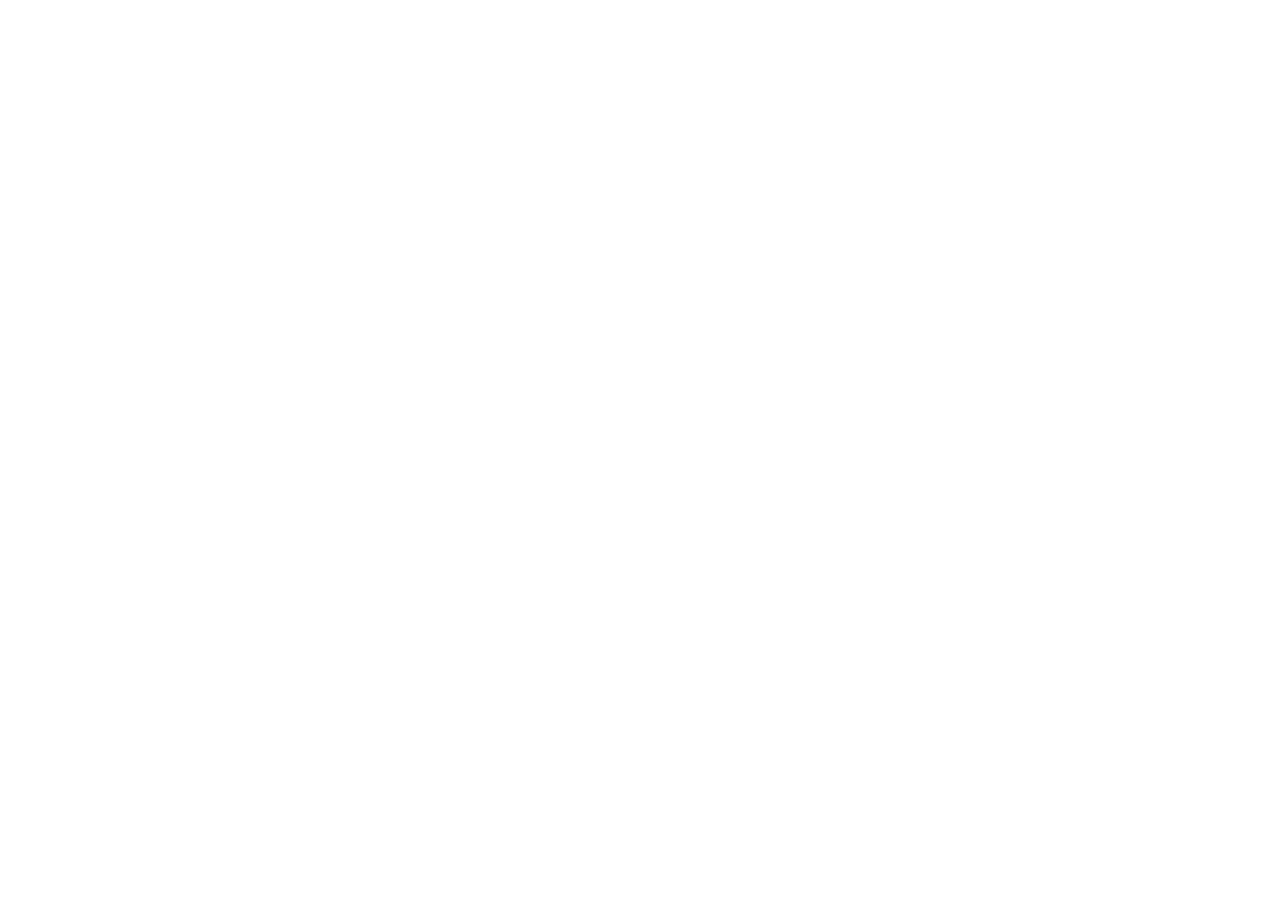
==== index.html @ 641865b0 "first commet" ====
<!DOCTYPE html>
<html lang="">
<head>
    <meta charset="utf-8">
    <meta name="viewport" content="width=device-width, initial-scale=1.0">
    <title></title>
    <link rel="stylesheet" href="style.css">
</head>

<body>
    <script src=""></script>
</body>
</html>
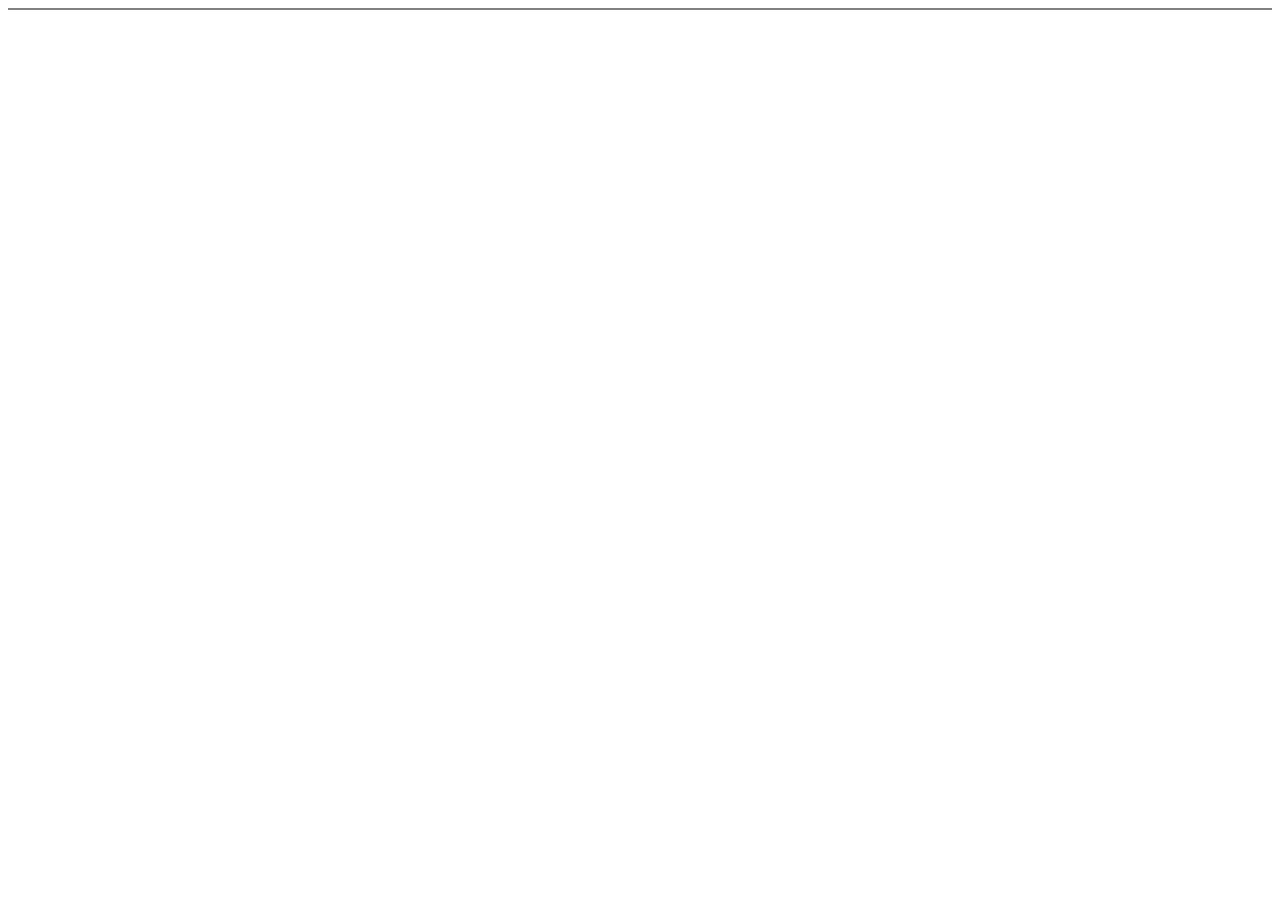
==== commit f2b37f9f: "addet container" ====
--- a/index.html
+++ b/index.html
@@ -8,6 +8,19 @@
 </head>
 
 <body>
-    <script src=""></script>
+    <div class="container">
+    
+      <div class="top">
+        
+        
+        
+      </div>
+        
+      <div class="bottom">
+        
+        
+        </div>
+    
+    </div>
 </body>
 </html>
--- a/style.css
+++ b/style.css
@@ -0,0 +1,4 @@
+.container {
+    border: 1px solid gray;
+} 
+
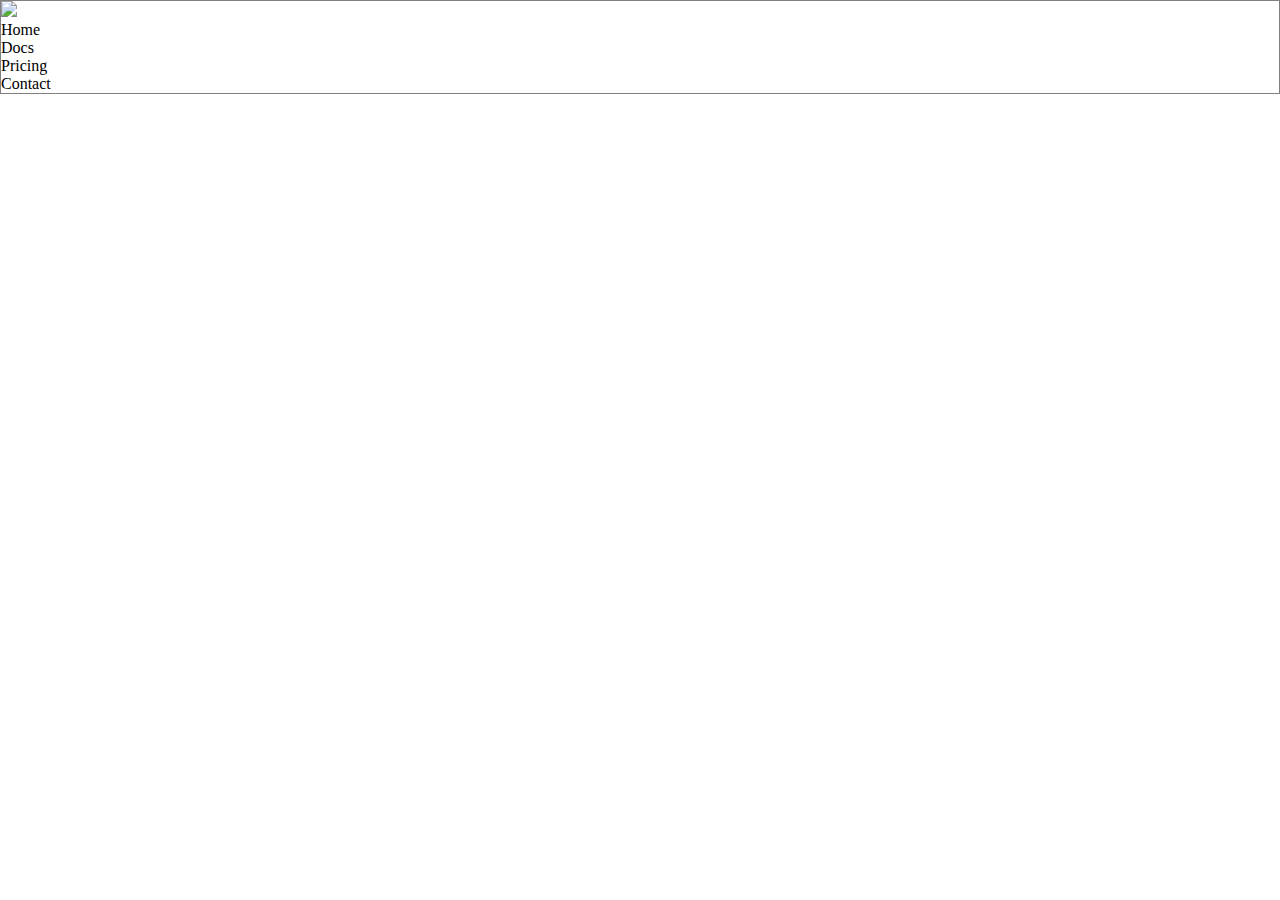
==== commit 6df13072: "add img fail" ====
--- a/index.html
+++ b/index.html
@@ -11,6 +11,15 @@
     <div class="container">
     
       <div class="top">
+        <div>
+            <img src="./img/mark.png">
+        </div>
+        <ul>
+            <li>Home</li>
+            <li>Docs</li>
+            <li>Pricing</li>
+            <li>Contact</li>
+        </ul>
         
         
         
--- a/style.css
+++ b/style.css
@@ -1,4 +1,10 @@
+*{
+	margin: 0;
+	padding: 0;
+}
+
 .container {
+	max-width: 1920px;
     border: 1px solid gray;
 } 
 
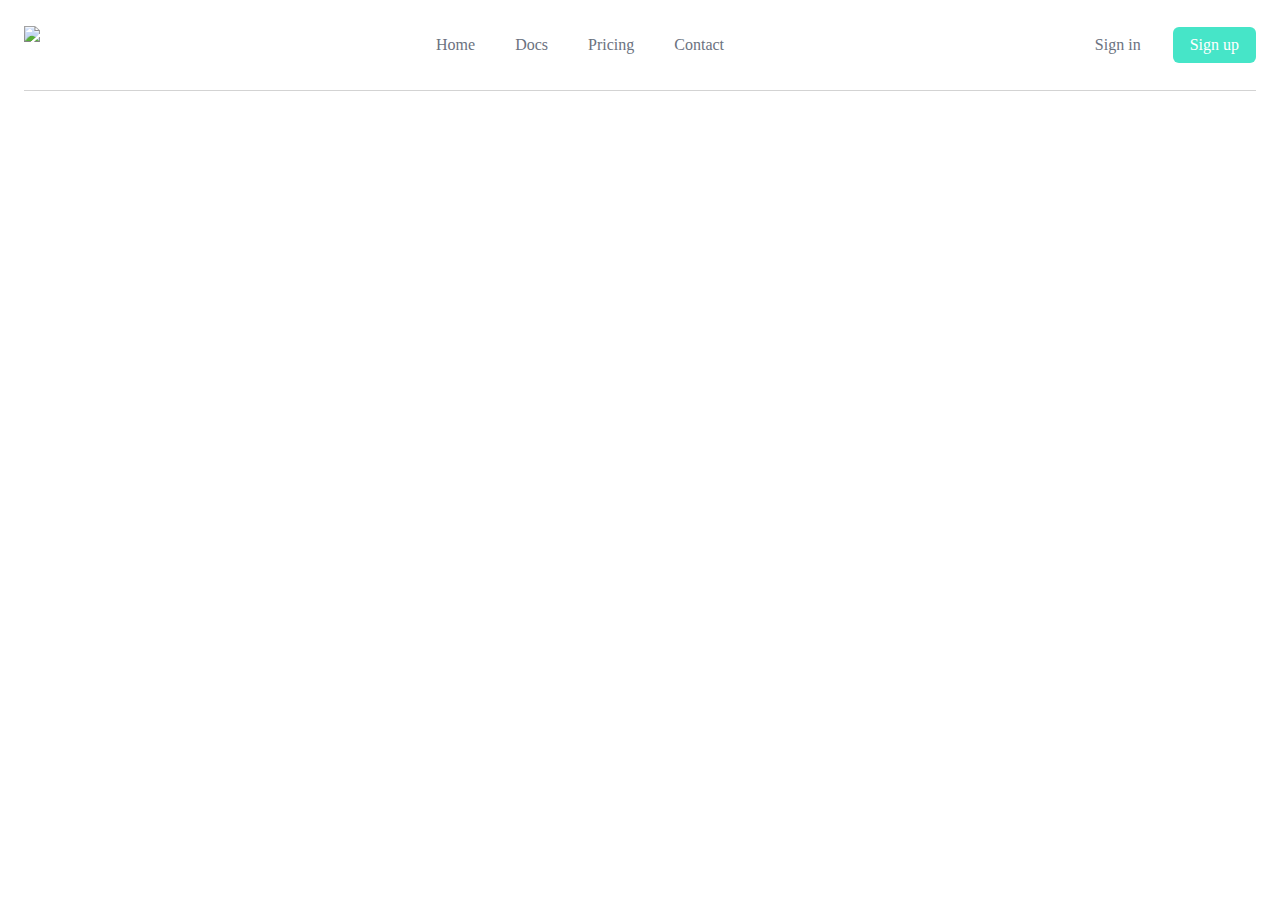
==== commit 601b49d3: "leson-14" ====
--- a/index.html
+++ b/index.html
@@ -11,15 +11,24 @@
     <div class="container">
     
       <div class="top">
-        <div>
+        <div class="img-1">
             <img src="./img/mark.png">
         </div>
         <ul>
-            <li>Home</li>
-            <li>Docs</li>
-            <li>Pricing</li>
-            <li>Contact</li>
+            <li><a class="a1" href="">Home</a></li>
+            <li><a class="a1" href="">Docs</a></li>
+            <li><a class="a1" href="">Pricing</a></li>
+            <li><a class="a1" href="">Contact</a></li>
         </ul>
+
+        
+            
+        
+
+        <div class="sign1">
+            <a class="a1" href="">Sign in</a>
+            <a class="sign2" href="">Sign up</a>
+        </div>
         
         
         
--- a/style.css
+++ b/style.css
@@ -4,7 +4,70 @@
 }
 
 .container {
-	max-width: 1920px;
-    border: 1px solid gray;
+	max-width: 1232px;
+	margin: auto;
+	ma
 } 
 
+.top{
+	margin-top: 26px;
+	padding-bottom: 26px;
+	display: flex;
+	justify-content: space-between;
+	align-items: center;
+	border-bottom: 1px solid lightgray;
+}
+
+.img-1{
+	width: 41.25px;
+	height: 37.5px;
+}
+
+ul{
+	display: flex;
+	column-gap: 40px;
+
+}
+
+li {
+	list-style-type: none;
+}
+
+a {
+	text-decoration: none;
+}
+
+.a1{
+	color: #6B7280;
+}
+
+.sign1{
+    display: flex;
+    align-items: center;
+    column-gap: 32px
+}
+
+.sign2{
+	padding: 9px 17px;
+	border-radius: 6px;
+	background: #46E5C8;
+	color: white;
+}
+
+@media screen and (max-width: 600px){
+	.top {
+		flex-direction: column;
+		align-items: flex-start;
+		row-gap: 10px;
+		padding-left: 10px;
+	}
+
+	.sign1{
+		margin: auto;
+	}
+
+	ul{
+		row-gap: 10px;
+		flex-direction: column;
+	}
+}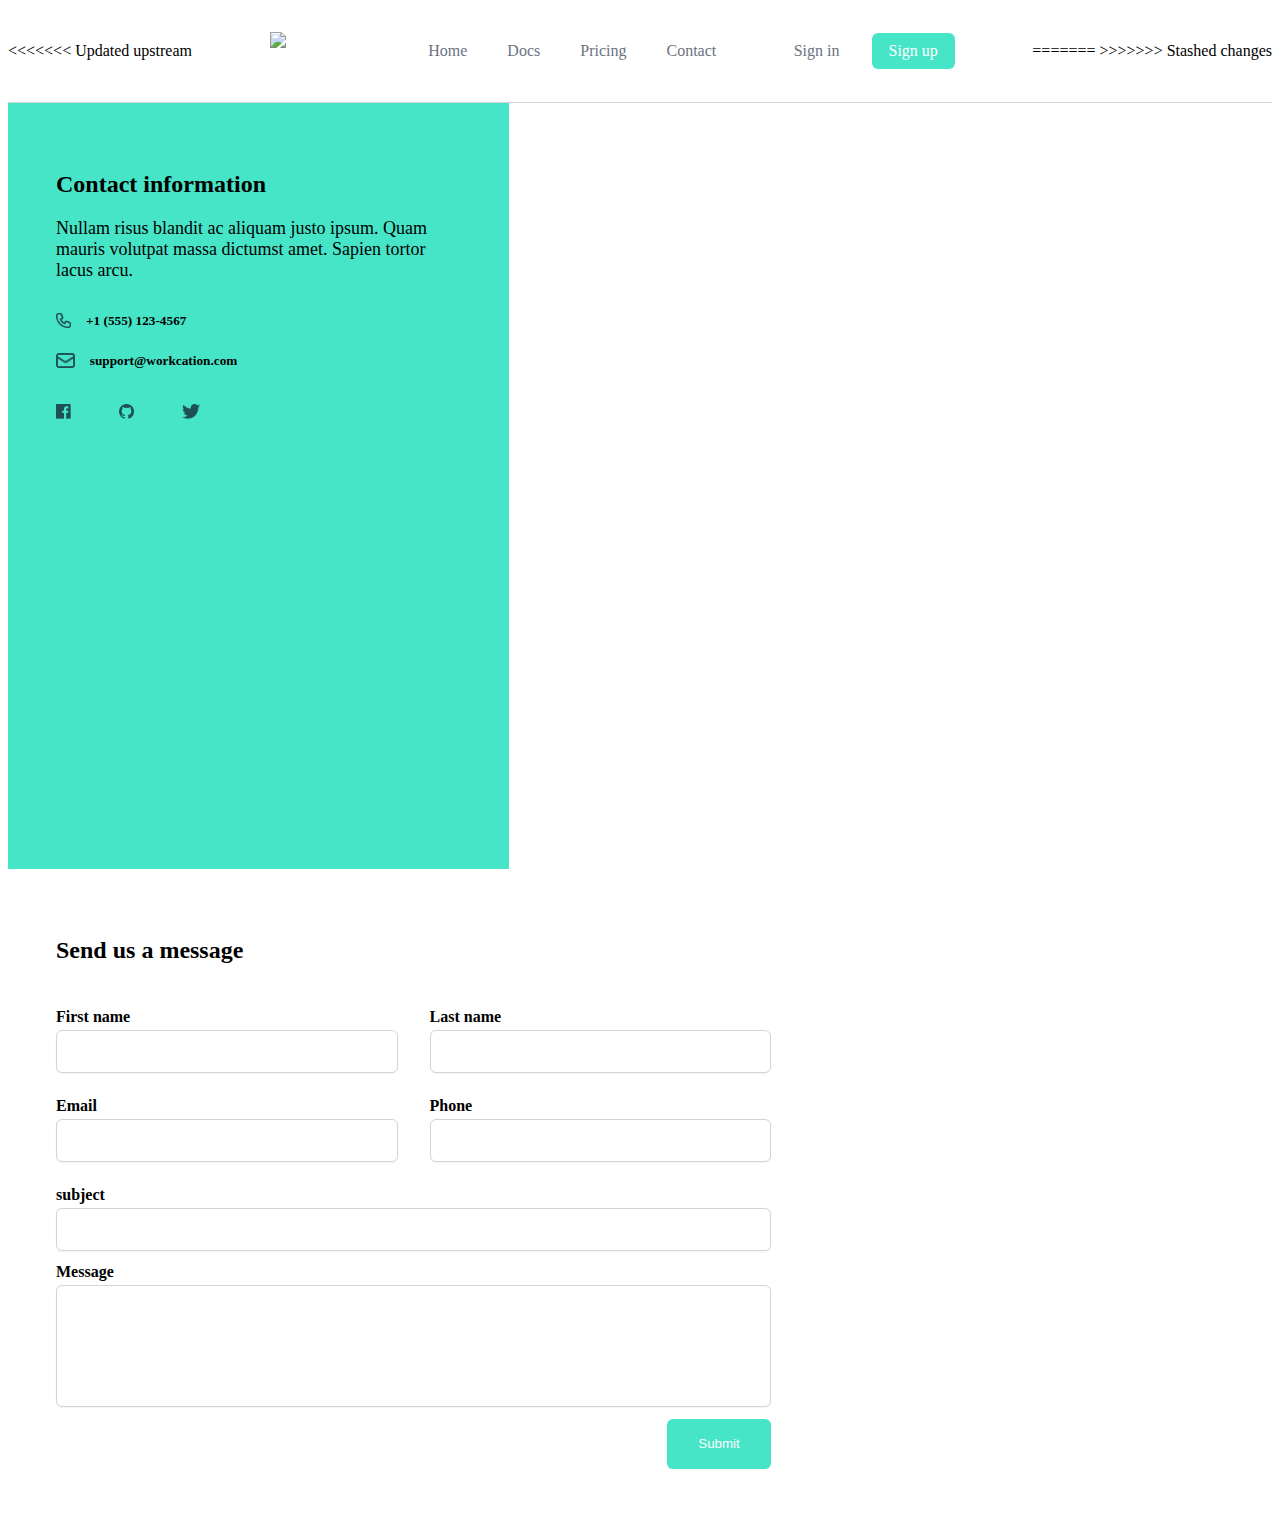
==== commit a513559a: "merg Gor commit" ====
--- a/index.html
+++ b/index.html
@@ -11,6 +11,7 @@
     <div class="container">
     
       <div class="top">
+<<<<<<< Updated upstream
         <div class="img-1">
             <img src="./img/mark.png">
         </div>
@@ -29,6 +30,8 @@
             <a class="a1" href="">Sign in</a>
             <a class="sign2" href="">Sign up</a>
         </div>
+=======
+>>>>>>> Stashed changes
         
         
         
@@ -36,9 +39,106 @@
         
       <div class="bottom">
         
-        
+        <div class="left">
+          <div class="left-1"> 
+             <h2>Contact information</h2>
+             <p>Nullam risus blandit ac aliquam justo ipsum. Quam mauris volutpat massa dictumst amet. Sapien tortor lacus arcu.</p>
+          </div>
+          <div class="left-2">
+            
+            <img src="img/Icon.png">
+            <h5>+1 (555) 123-4567</h5>
+            
+          </div>
+          <div class="left-3">
+            
+            <img src="img/Iconsms.png">
+            <h5>support@workcation.com</h5>
+            
+          </div>
+          <div class="left-4">
+           
+          <div class="img">
+            <img src="img/Pathfacebook.png">     
+          </div>
+          <div class="img">
+            <img src="img/Pathcat.png">     
+          </div>
+          <div class="img">
+            <img src="img/Path.png">    
+          </div>
+   
+            </div>
         </div>
+          
+        <div class="right">
+          
+          <h2>Send us a message</h2>
+          <div class="right-1">
+            
+            <div class="input">
+              
+              <div class="input-1">
+                
+                 <h4>First name</h4>
+                 <input type="text" name="text">
+                
+              </div>
+              <div class="input-1">
+                
+               <h4>Last name</h4>
+               <input type="text" name="text">
+                
+              </div>
+              
+            </div>
+              
+            <div class="input">
+              
+              <div class="input-1">
+                
+                 <h4>Email</h4>
+                 <input type="email" name="email">
+                
+              </div>
+              <div class="input-1">
+                
+               <h4>Phone</h4>
+               <input type="tel" name="tel">
+                
+              </div>
+              
+            </div>
+              
+            <div class="input-1">
+                
+               <h4>subject</h4>
+               <input class="a" type="tel" name="tel">
+                
+              </div>
+              
+            <div class="input-4">
+                
+               <h4>Message</h4>
+               <input class="b" type="text" name="text">
+                
+              </div>
+              
+            <div class="submit">
+              <button>Submit</button>
+            </div>
+              
+          </div>
+          
+        </div>
+          
+      </div>
     
     </div>
 </body>
 </html>
+
+
+
+
+
--- a/style.css
+++ b/style.css
@@ -1,9 +1,5 @@
-*{
-	margin: 0;
-	padding: 0;
-}
-
 .container {
+<<<<<<< Updated upstream
 	max-width: 1232px;
 	margin: auto;
 	ma
@@ -70,4 +66,172 @@
 		row-gap: 10px;
 		flex-direction: column;
 	}
-}+}
+=======
+    border: 1px solid gray;
+} 
+
+.bottom {
+    display: flex;
+    border: 1px solid black;
+}
+
+.left {
+    background-color: #46E5C8;
+    height: 670px;
+    width: 405px;
+    left: 0px;
+    top: 0px;
+    border-radius: 0px;
+    padding: 48px;
+}
+
+p {
+    font-size: 18px;
+}
+
+.left-2 {
+    display: flex;
+    margin-top: 32px;
+}
+
+h5 {
+    margin: 0;
+    margin-left: 15px;
+}
+
+img {
+    height: 15px;
+}
+
+.left-3 {
+    display: flex;
+    margin-top: 24px;
+}
+
+.left-4 {
+    margin-top: 35px;
+    display: flex;
+    column-gap: 48px;
+}
+
+.right {
+    max-width: 811px;
+    width: 100%;
+    padding: 48px;
+    display: block;
+    
+}
+
+.right-1 {
+    display: block;
+}
+
+.input {
+    display: flex;
+    justify-content: flex-start;
+    column-gap: 32px;
+    max-width: 715px;
+    width: 100%;
+}
+
+.input-1 {
+    display: block;
+    margin-top: 24px;
+    width: 100%;
+    max-width: 715px;
+}
+
+input {
+    border-radius: 6px;
+    border-radius: 6px;
+    padding: 13px 17px;
+    border: 1px solid #D1D5DB;
+    box-shadow: 0px 1px 2px rgba(0, 0, 0, 0.05);
+    max-width: 342px;
+    width: 100%;
+    box-sizing: border-box;
+    
+}
+
+h4 {
+    margin: 0;
+    margin-bottom: 4px;
+}
+
+.a {
+    border-radius: 6px;
+    padding: 13px 17px;
+    border: 1px solid #D1D5DB;
+    box-shadow: 0px 1px 2px rgba(0, 0, 0, 0.05);
+    width: 100%;
+    max-width: 715px;
+}
+
+.b {
+    box-sizing: border-box;
+    max-width: 715px;
+    width: 100%;
+    height: 122px;
+    border: 1px solid #D1D5DB;
+    box-shadow: 0px 1px 2px rgba(0, 0, 0, 0.05);
+    border-radius: 6px;
+}
+
+button {
+    width: 104px;
+    height: 50px;
+    background: #46E5C8;
+    box-shadow: 0px 1px 2px rgba(0, 0, 0, 0.05);
+    border-radius: 6px;
+    border: none;
+    color: white;
+}
+
+.submit {
+    margin-top: 12px;
+    max-width: 715px;
+    width: 100%;
+    display: flex;
+    flex-direction: row-reverse;
+}
+
+.input-4 {
+    margin-top: 12px;
+}
+
+@media only screen and (max-width: 600px) {
+    .bottom {
+       display: flex;
+       flex-direction: column-reverse; 
+    }
+    .left {
+        width: auto;
+    }
+    .right {
+        width: auto;
+    }
+    .input {
+        display: block;
+    }
+    .a {
+        max-width: auto;
+    }
+}
+
+
+
+
+
+
+
+
+
+
+
+
+
+
+
+
+>>>>>>> Stashed changes
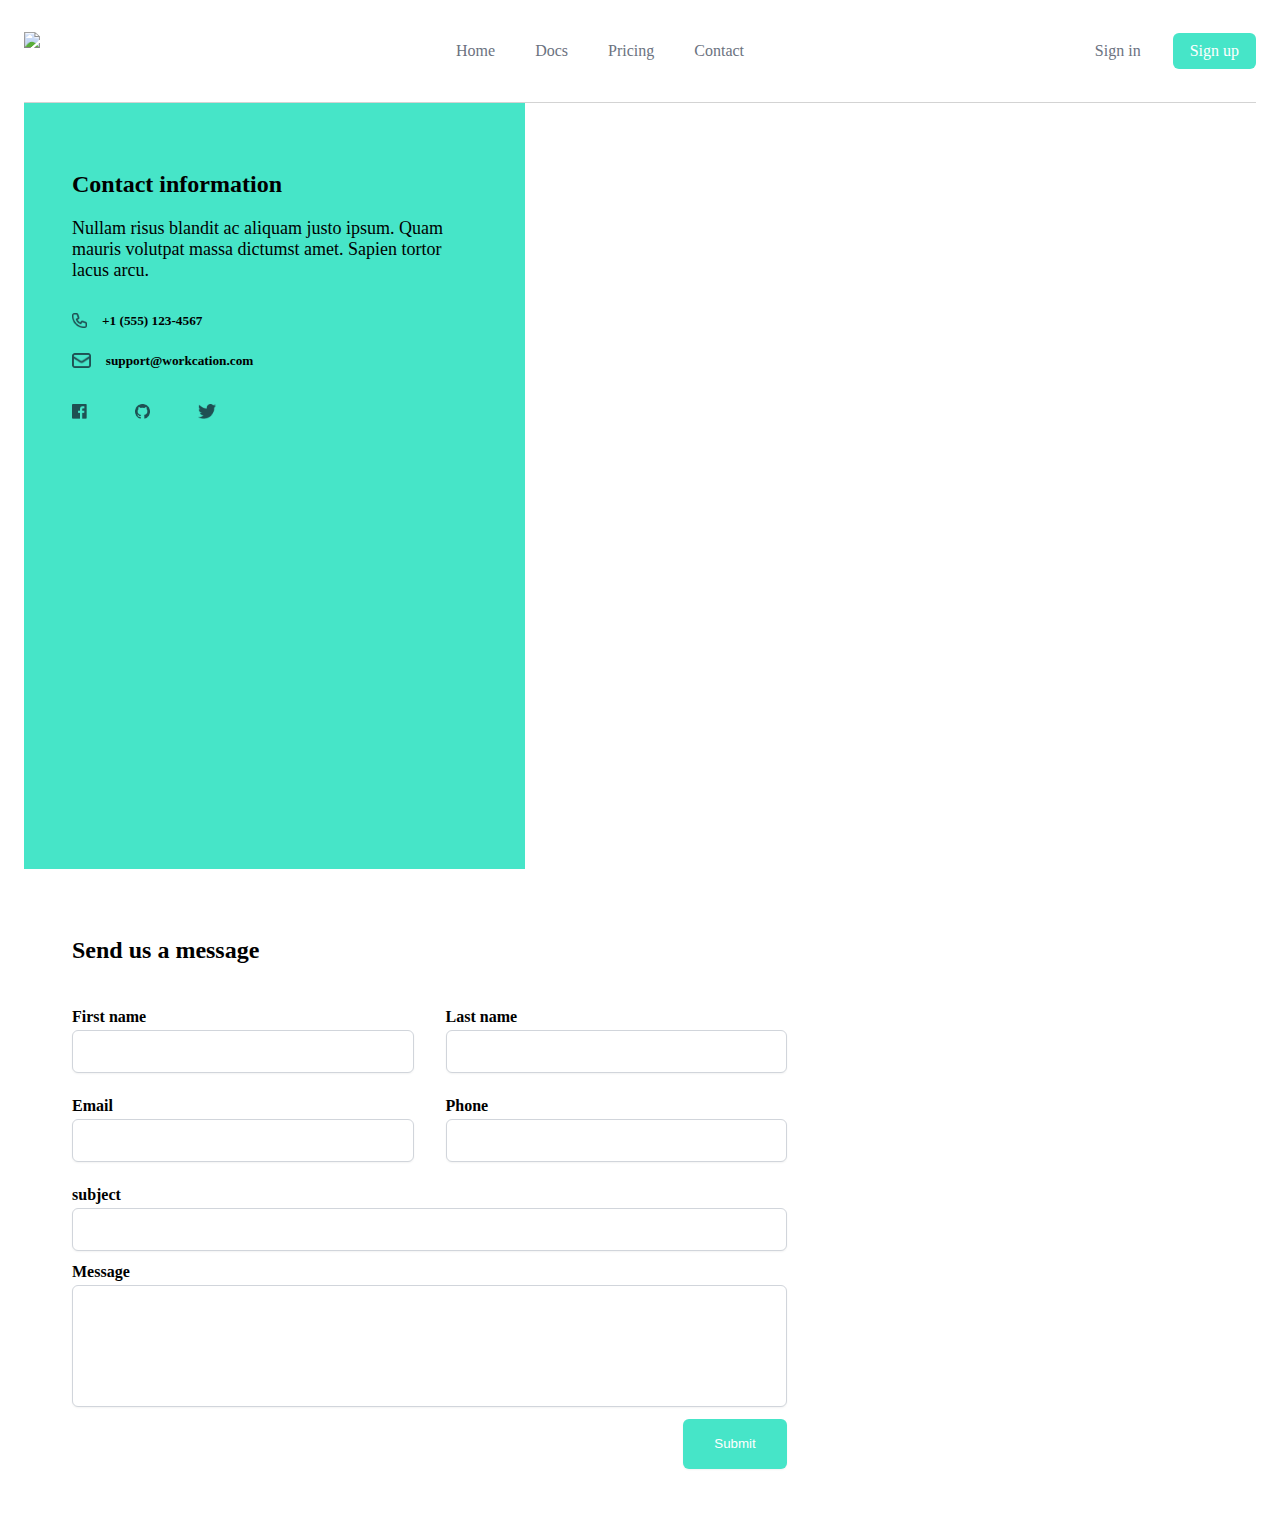
==== commit 8de0928b: "leson-14" ====
--- a/index.html
+++ b/index.html
@@ -11,7 +11,7 @@
     <div class="container">
     
       <div class="top">
-<<<<<<< Updated upstream
+
         <div class="img-1">
             <img src="./img/mark.png">
         </div>
@@ -30,9 +30,7 @@
             <a class="a1" href="">Sign in</a>
             <a class="sign2" href="">Sign up</a>
         </div>
-=======
->>>>>>> Stashed changes
-        
+
         
         
       </div>
--- a/style.css
+++ b/style.css
@@ -1,8 +1,8 @@
 .container {
-<<<<<<< Updated upstream
 	max-width: 1232px;
 	margin: auto;
-	ma
+    width: 100%;
+
 } 
 
 .top{
